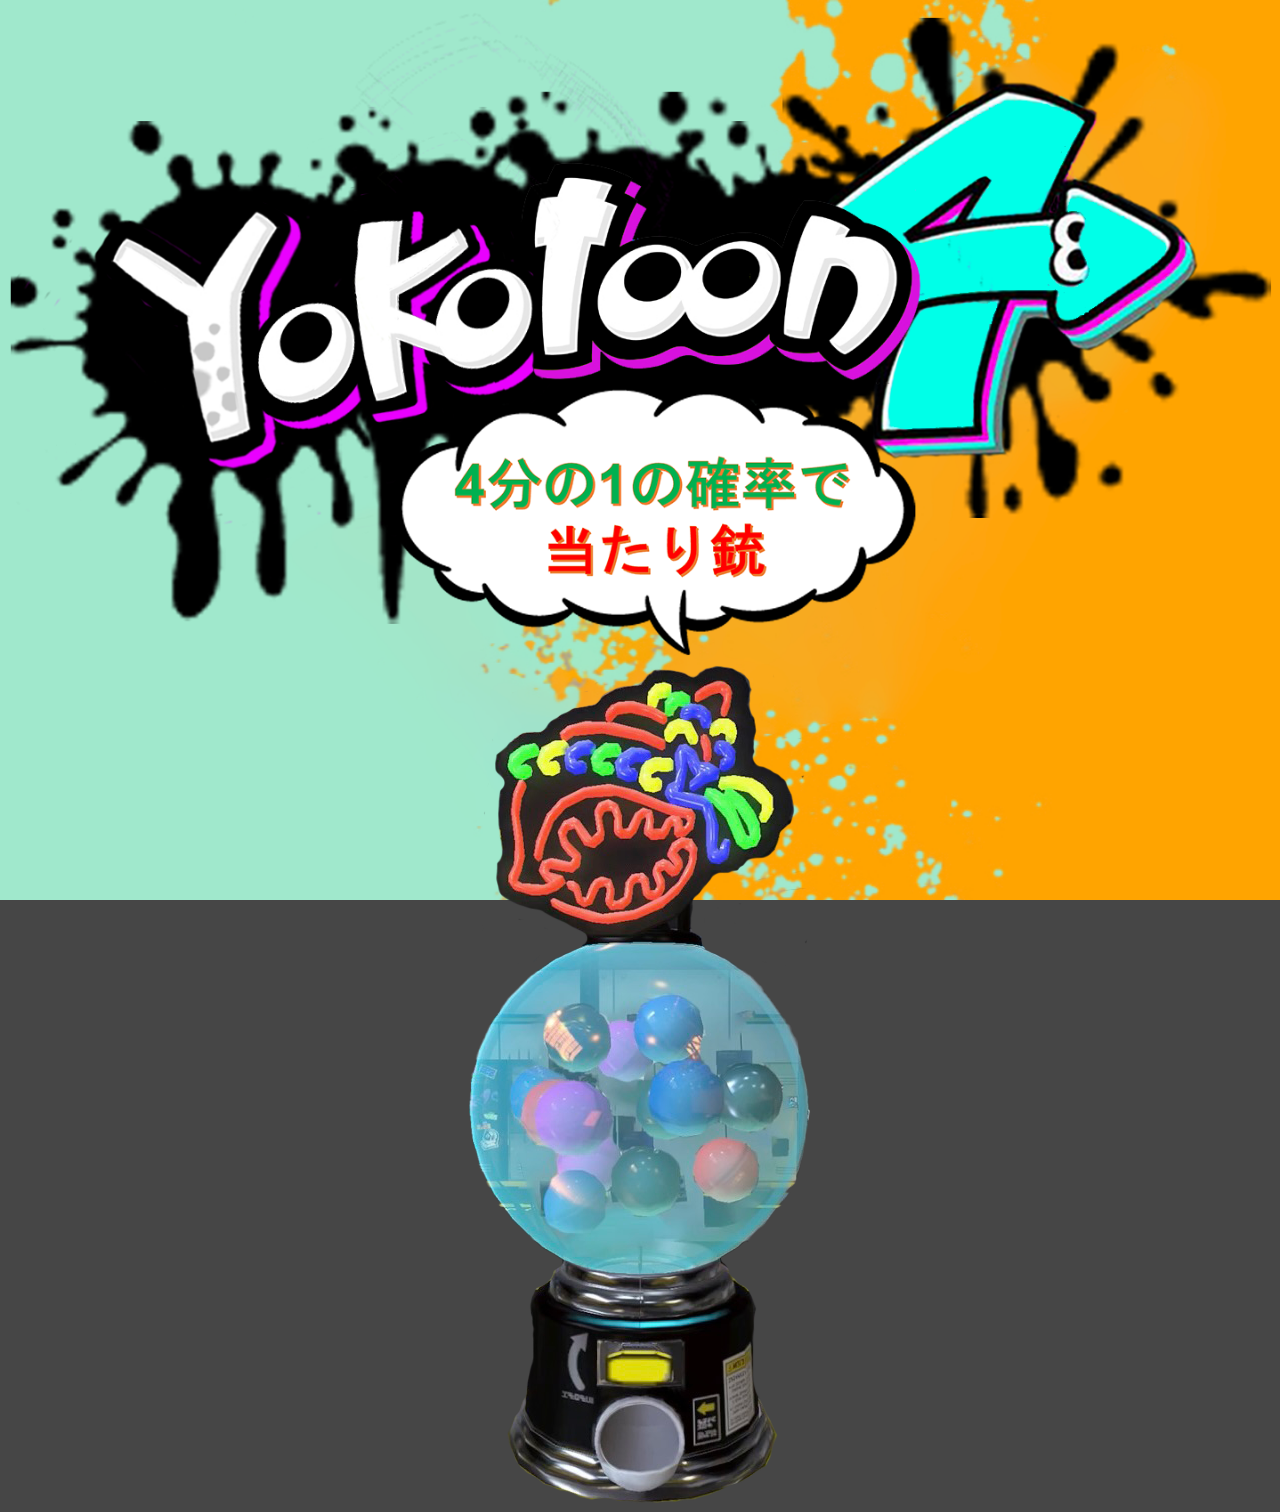
==== index.html @ e1d3909e "Add files via upload" ====
<!DOCTYPE html>
<html class="staticrypt-html">
<head>
	<html lang="ja">
		  <title>武器ガチャ</title>
<meta name="keywords" content="武器ガチャ">
</head>  
<link rel="stylesheet" href="style.css">
	
		<img src="logo.png" class="image-vw"style="display: block; margin: auto;" />


	<script type="text/javascript">
<!--
var mylink = new Array(
	"gacha/a.html",
	"gacha/b.html",
	"gacha/a.html",
	"gacha/b.html",
);
function random_jump() {
	var i = Math.floor(Math.random() * mylink.length);
	location.href = mylink[i];
}
// -->
</script>
</head>
<body>
<a href="javascript:random_jump();">
</body>

</div>
<img src="aa.png" class="image-vw"style="display: block; margin: auto;" />


</html>
	
	
</body>
</html>
---- style.css ----
body {
  /* 画像ファイルの指定 */
  background-image: url(IMG_1861.png);
   
  /* 画像を常に天地左右の中央に配置 */
  background-position: center center;
   
  /* 画像をタイル状に繰り返し表示しない */
  background-repeat: no-repeat;
   
  /* コンテンツの高さが画像の高さより大きい時、動かないように固定 */
  background-attachment: fixed;
   
  /* 表示するコンテナの大きさに基づいて、背景画像を調整 */
  background-size: cover;
   
  /* 背景画像が読み込まれる前に表示される背景のカラー */
  background-color: #464646;
}

.sample {
  width: "50px";
  height: "50px";
}

.center{
　text-align : center;
}
img {
	width: auto;
	max-width: 100%;
	height: auto;
}


button {
  border: none;
  padding: 1em;
  outline: none;
  color: white;
  text-transform: uppercase;
  font-weight: 900;
  font-style: 1.2em;
  letter-spacing: 0.2em;
  position: relative;
  z-index: 1;
  cursor: pointer;
  background: none;
  text-shadow: 3px 3px 10px rgba(0, 0, 0, 0.45);
}
button:before, button:after {
  position: absolute;
  top: 50%;
  left: 50%;
  border-radius: 10em;
  transform: translateX(-50%) translateY(-50%);
  width: 105%;
  height: 105%;
  content: "";
  z-index: -2;
  background-size: 400% 400%;
  background: linear-gradient(60deg, #f79533, #f37055, #ef4e7b, #a166ab, #5073b8, #1098ad, #07b39b, #6fba82);
}
button:before {
  filter: blur(7px);
  transition: all 0.25s ease;
  -webkit-animation: pulse 10s infinite ease;
          animation: pulse 10s infinite ease;
}
button:after {
  filter: blur(0.3px);
}
button:hover:before {
  width: 115%;
  height: 115%;
}

.example{
  
    padding: 1px;

    margin-top:1px;
}
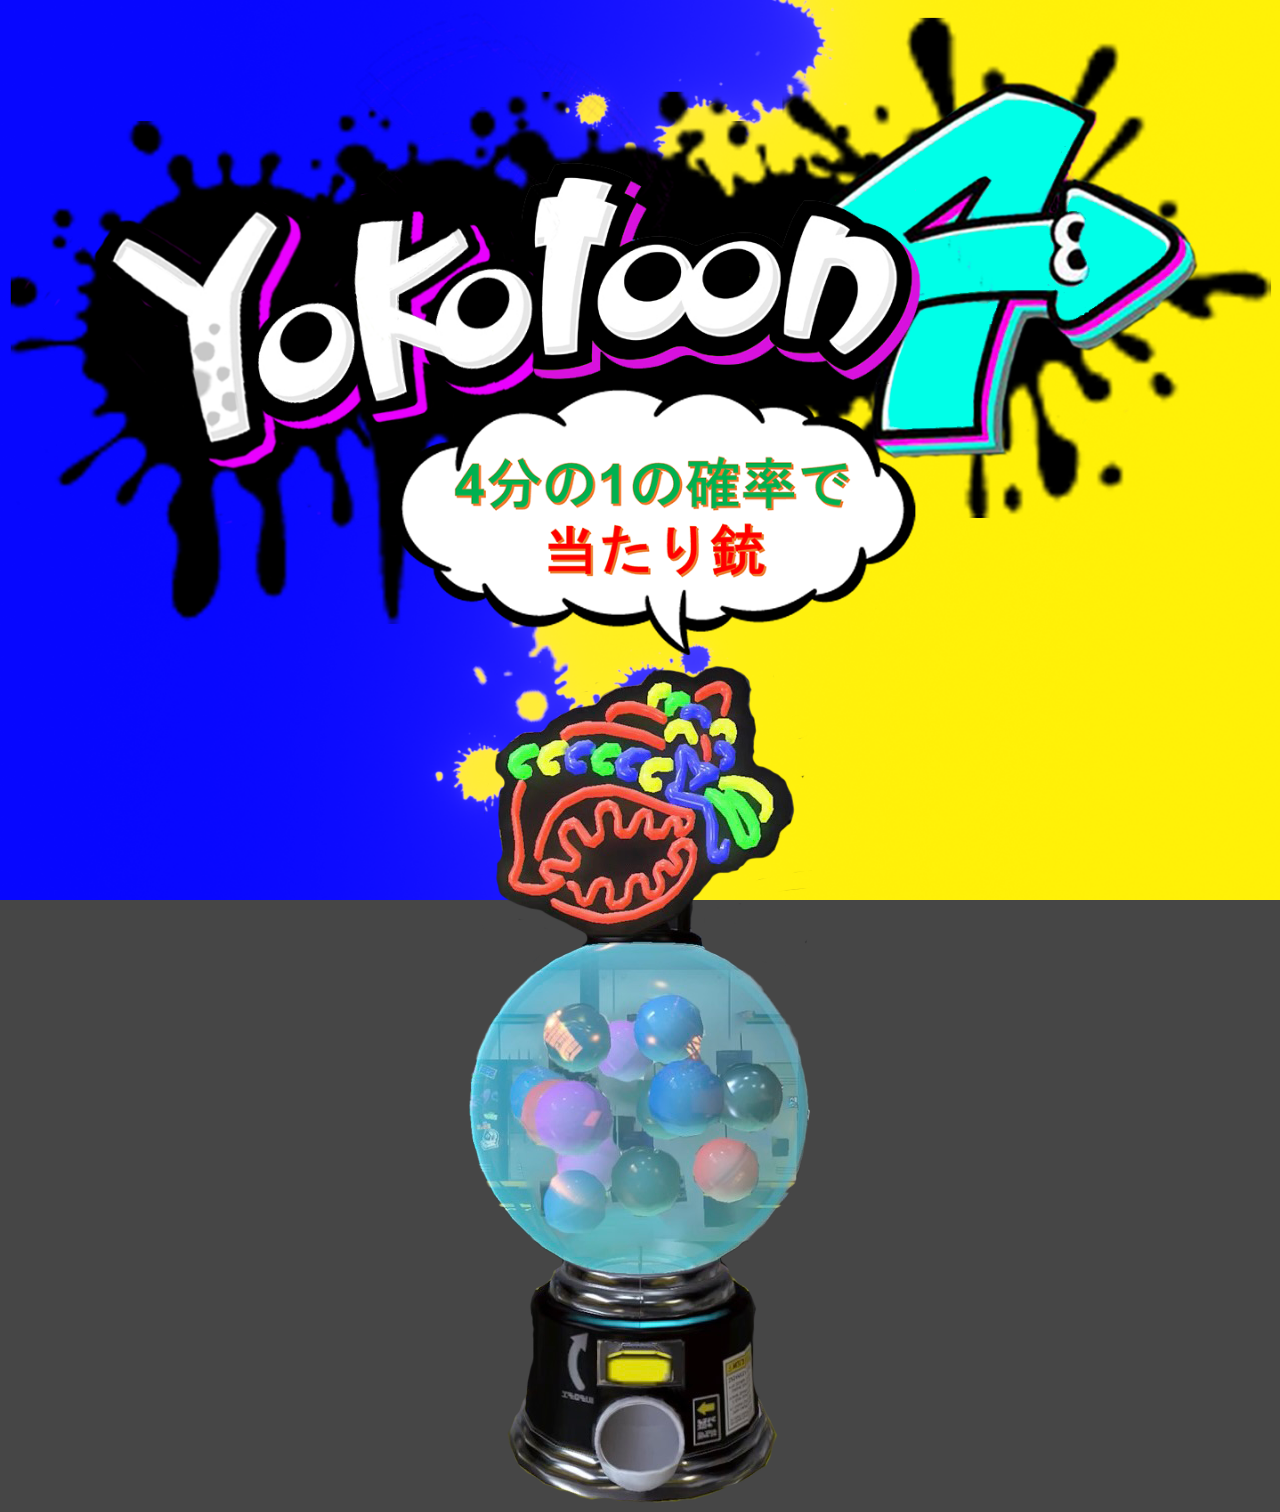
==== commit 4d92d830: "Update index.html" ====
--- a/index.html
+++ b/index.html
@@ -14,7 +14,10 @@
 <!--
 var mylink = new Array(
 	"gacha/a.html",
-	"gacha/b.html",
+	"gacha/a.html",
+	"gacha/a.html",
+	"gacha/a.html",
+	"gacha/a.html",
 	"gacha/a.html",
 	"gacha/b.html",
 );
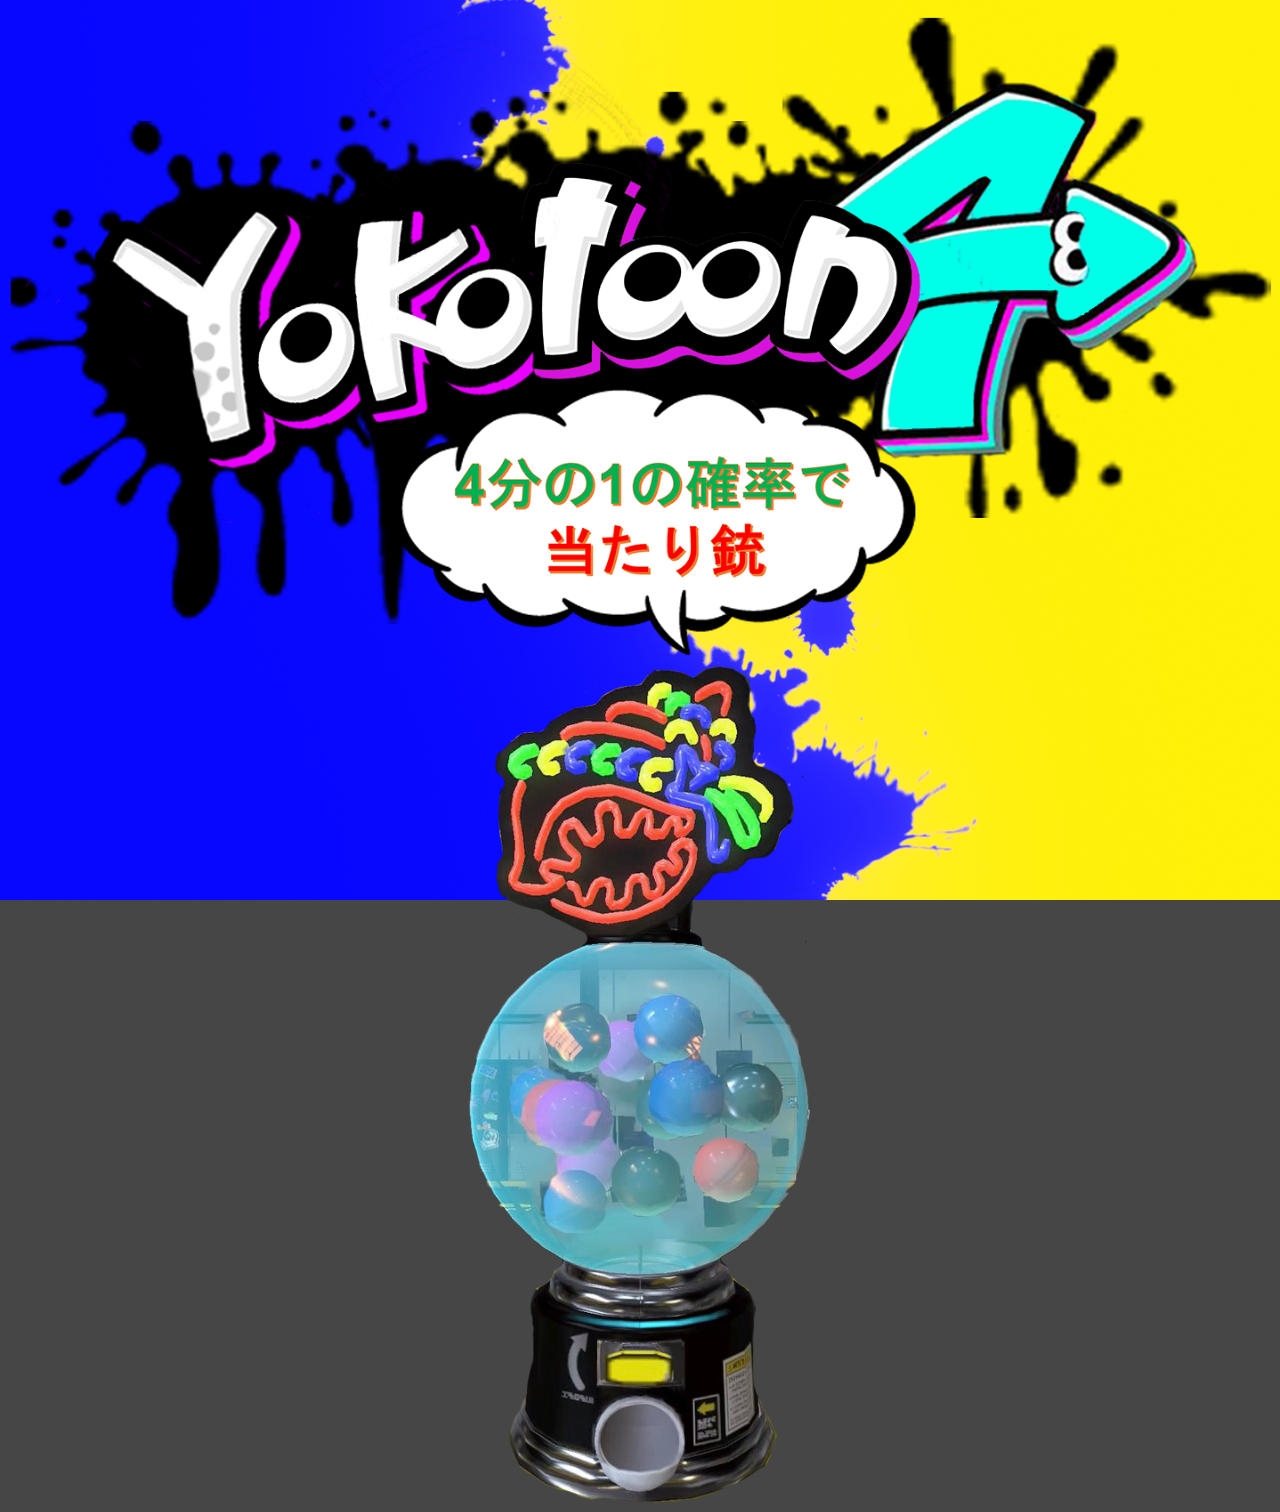
==== commit 547e0541: "Update index.html" ====
--- a/index.html
+++ b/index.html
@@ -16,10 +16,11 @@
 	"gacha/a.html",
 	"gacha/a.html",
 	"gacha/a.html",
-	"gacha/a.html",
+	"gacha/b.html",
 	"gacha/a.html",
 	"gacha/a.html",
 	"gacha/b.html",
+	"gacha/c.html",
 );
 function random_jump() {
 	var i = Math.floor(Math.random() * mylink.length);
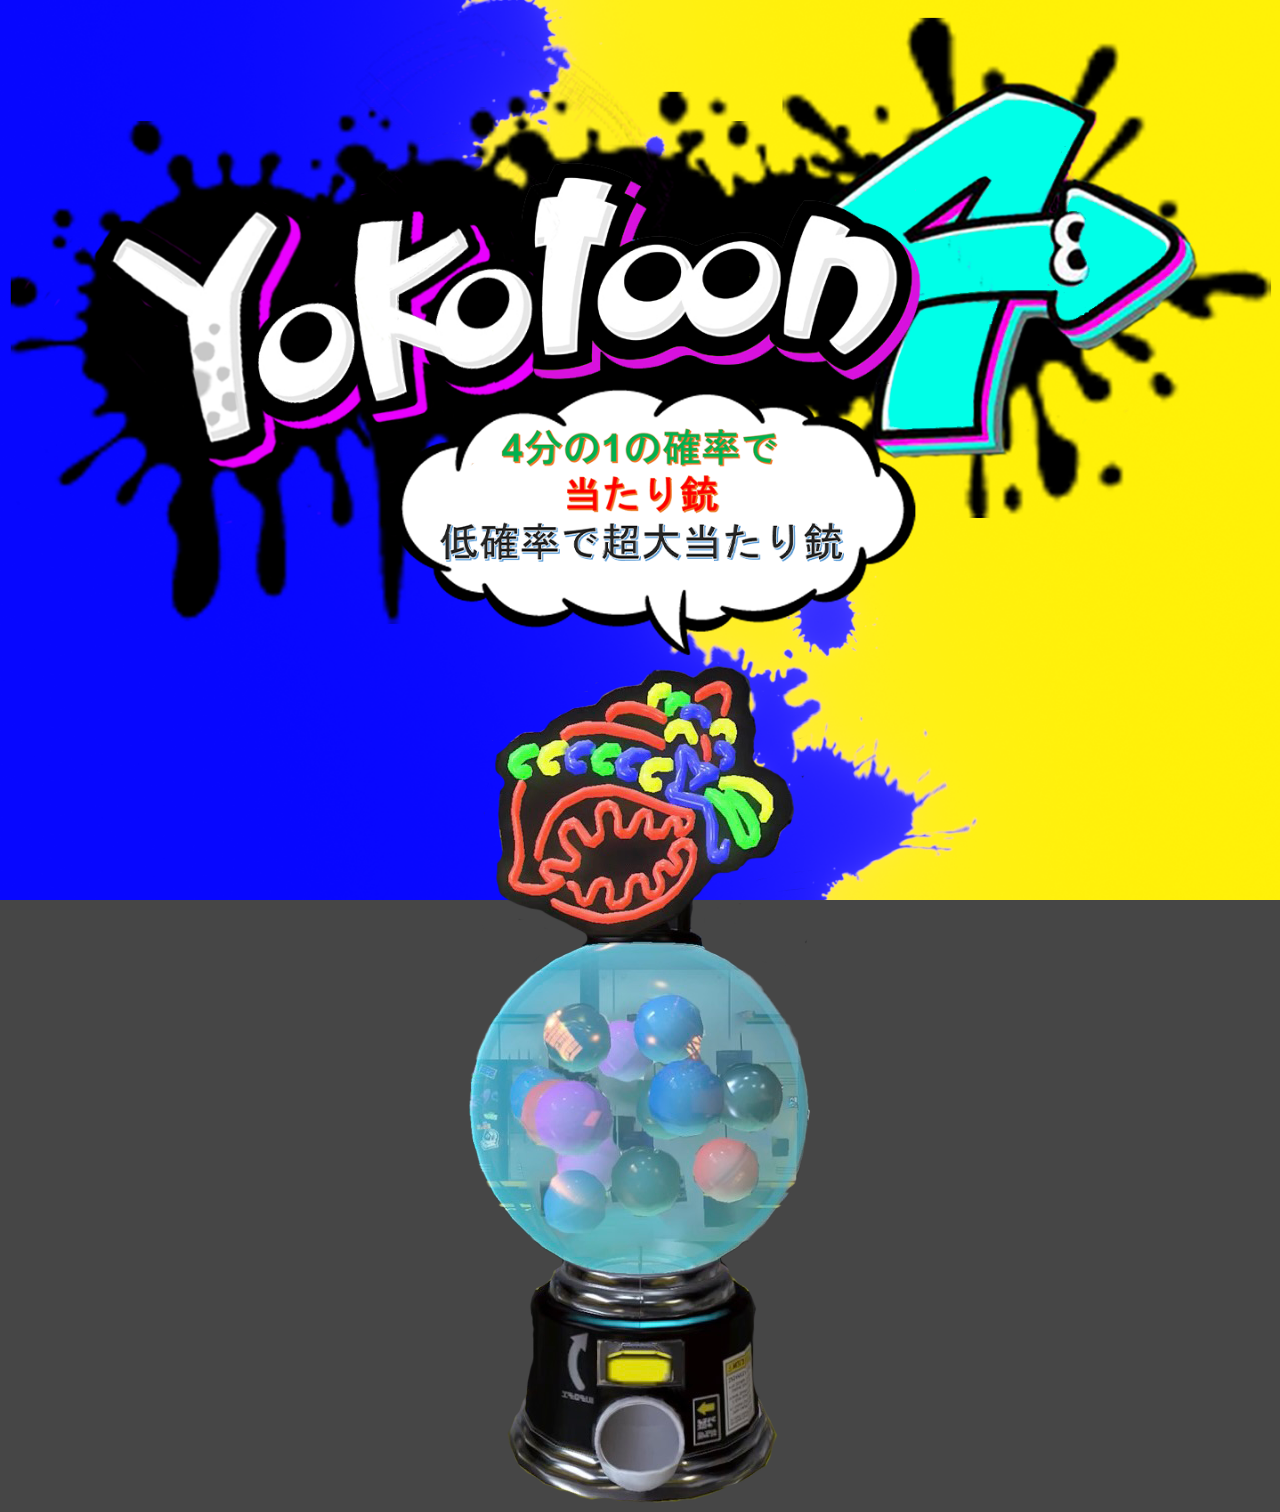
==== commit 50e138d9: "Update index.html" ====
--- a/index.html
+++ b/index.html
@@ -16,11 +16,14 @@
 	"gacha/a.html",
 	"gacha/a.html",
 	"gacha/a.html",
-	"gacha/b.html",
-	"gacha/a.html",
 	"gacha/a.html",
 	"gacha/b.html",
 	"gacha/c.html",
+	"gacha/a.html",
+		"gacha/b.html",
+"gacha/b.html",
+	"gacha/b.html",
+	"gacha/a.html",
 );
 function random_jump() {
 	var i = Math.floor(Math.random() * mylink.length);
